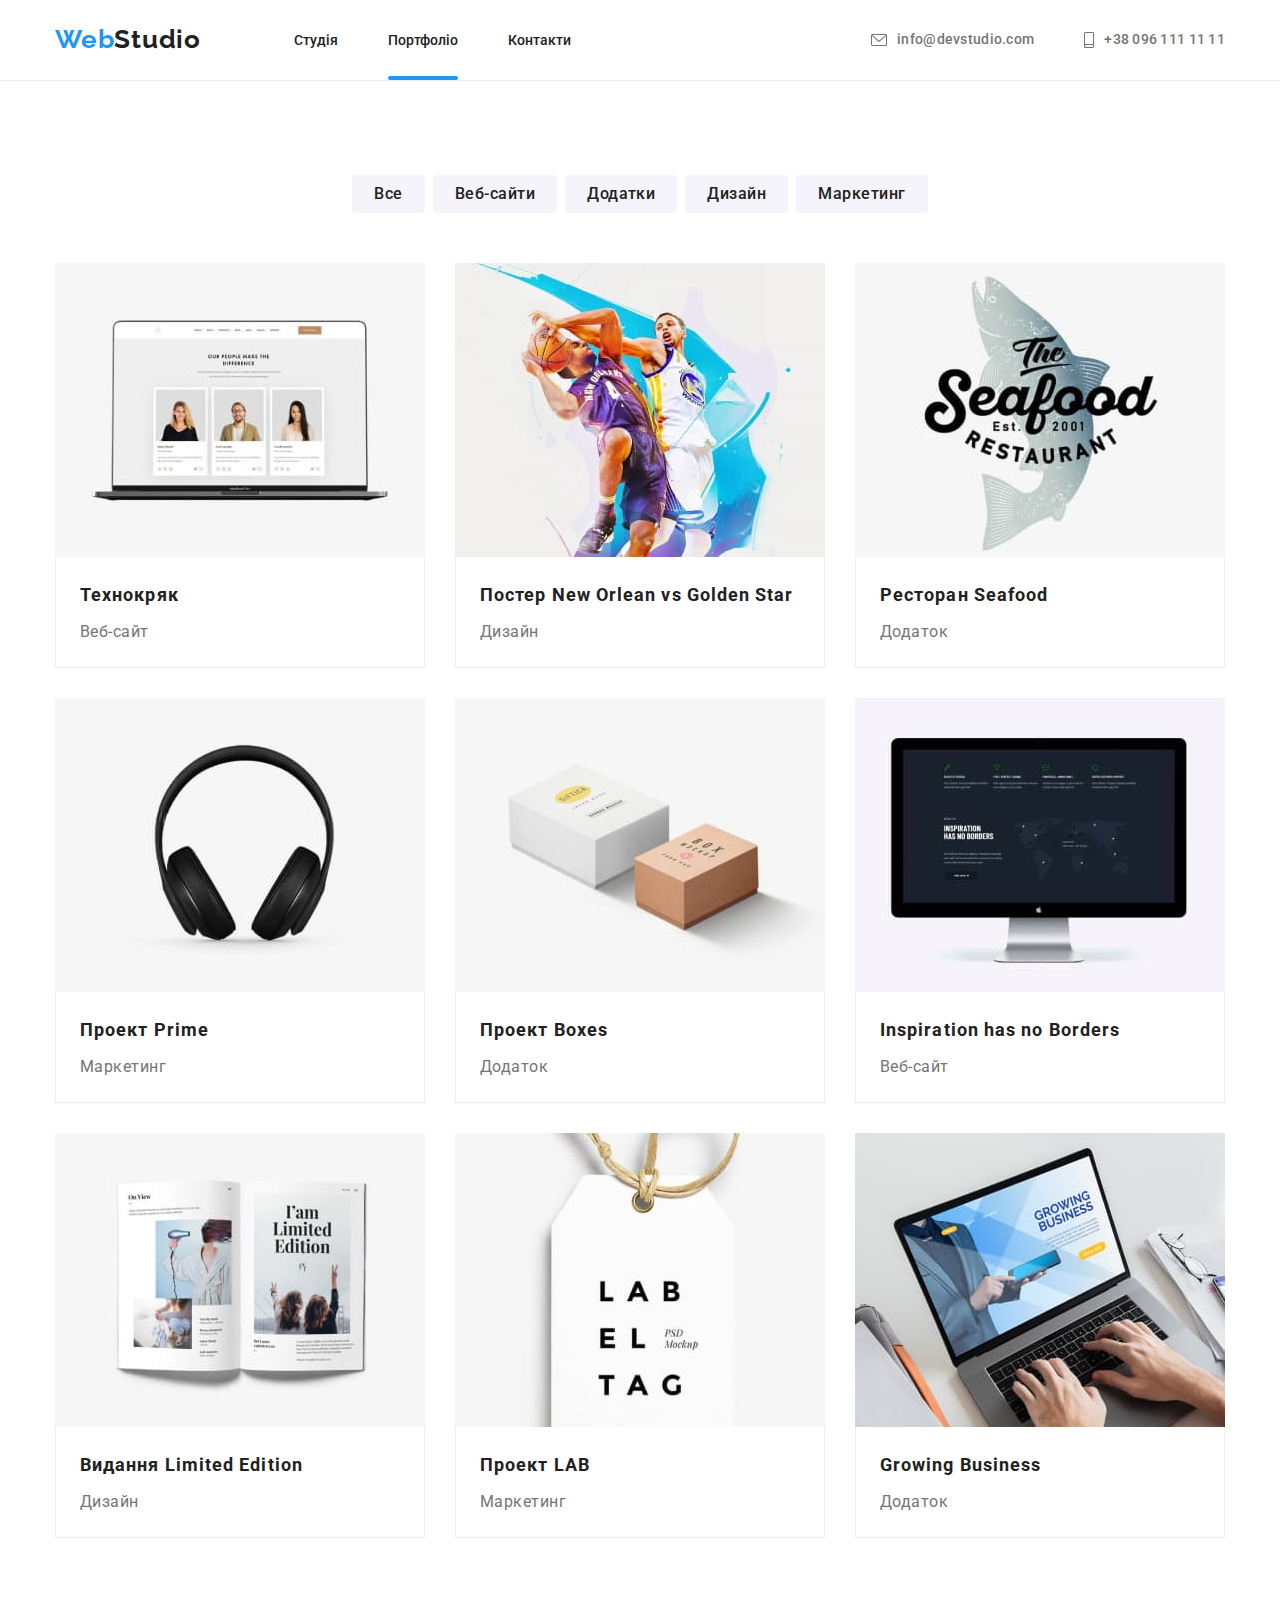
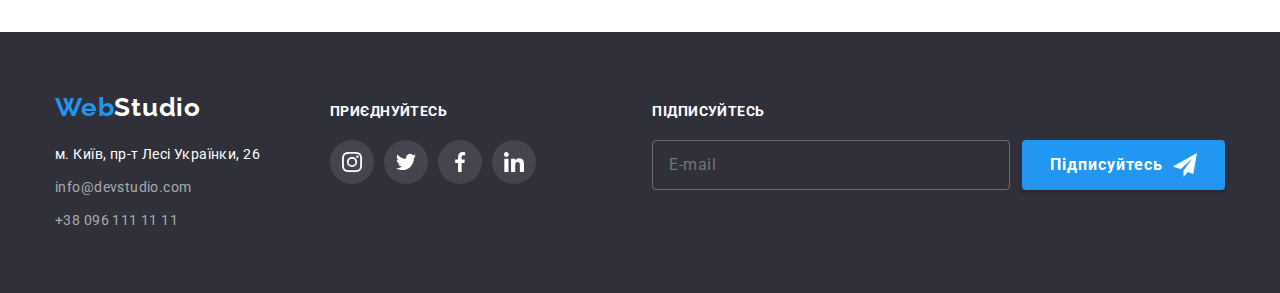
==== portfolio.html @ d577acf5 "start copy files" ====
<!DOCTYPE html>
<html lang="en">
<head>
    <meta charset="UTF-8">
    <meta http-equiv="X-UA-Compatible" content="IE=edge">
    <meta name="viewport" content="width=device-width, initial-scale=1.0">
    <title>WebStudio</title>
    <link rel="preconnect" href="https://fonts.googleapis.com">
    <link rel="preconnect" href="https://fonts.gstatic.com" crossorigin>
    <link href="https://fonts.googleapis.com/css2?family=Raleway:wght@700&family=Roboto:wght@400;500;700;900&display=swap"
        rel="stylesheet">
    <link rel="stylesheet" href="https://cdnjs.cloudflare.com/ajax/libs/modern-normalize/1.0.0/modern-normalize.min.css">
    <link rel="stylesheet" href="./css/styles.css">
</head>
<body>
    <!-- Шапка сторінки    -->
    <header class="header-section">
        <div class="container page-header">
            <a href="./index.html" class="main-title">Web<span class="title-textcolor">Studio</span></a>
            <nav class="navigation">
                <ul class="navigation-list">
                    <li class="nav-item"><a href="./index.html" class="navigation-link">Студія</a></li>
                    <li class="nav-item"><a href="./portfolio.html" class="navigation-link main-page-active">Портфоліо</a></li>
                    <li class="nav-item"><a href="#" class="navigation-link">Контакти</a></li>
                </ul>
            </nav>
            <ul class="contact-header">
                <li class="nav-item">
                    <a href="mailto:info@devstudio.com" class="navigation-contact">
                        <svg class="icon-contact-header" width="16" height="12">
                            <use href="./images/icons.svg#icon-envelope"></use>
                        </svg>
                        info@devstudio.com
                    </a>
                </li>
                <li class="nav-item">
                    <a href="tel:+380961111111" class="navigation-contact">
                        <svg class="icon-contact-header" width="10" height="16">
                            <use href="./images/icons.svg#icon-smartphone"></use>
                        </svg>
                        +38 096 111 11 11
                    </a>
                </li>
            </ul>
        </div>
    </header>
    <!-- Основна частина сторінки    -->
    <main>
        <section class="section">
            <div class="container">
                <h1 class="visually-hidden">Проекти</h1>
                <ul class="button-list">
                    <li class="button-item"><button type="button" class="filtr-button">Все</button></li>
                    <li class="button-item"><button type="button" class="filtr-button">Веб-сайти</button></li>
                    <li class="button-item"><button type="button" class="filtr-button">Додатки</button></li>
                    <li class="button-item"><button type="button" class="filtr-button">Дизайн</button></li>
                    <li class="button-item"><button type="button" class="filtr-button">Маркетинг</button></li>
                </ul>
                <ul class="project-list">
                    <li class="project-item">
                        <div class="project-image">
                            <img src="./images/img3.1opt.jpg" alt="Технокряк" width="370">
                            <div class="project-hover-thumb">
                                <p class="project-hover-text">Ресурс пропонує комплексні рішення з різним рівнем функціоналу і сервісів. Все це дозволить відвідувачу отримати вичерпні дані про компанію чи фізичну особу</p>
                            </div>
                        </div>
                        <div class="project-name-and-type">
                            <h2 class="project-name">Технокряк</h2>
                            <p class="project-type">Веб-сайт</p>
                        </div>
                    </li>
                    <li class="project-item">
                        <div class="project-image">
                            <img src="./images/img3.2opt.jpg" alt="Постер New Orlean vs Golden Star" width="370">
                            <div class="project-hover-thumb">
                                <p class="project-hover-text">Ресурс пропонує комплексні рішення з різним рівнем функціоналу і сервісів. Все це дозволить відвідувачу отримати вичерпні дані про компанію чи фізичну особу</p>
                            </div>
                        </div>
                        <div class="project-name-and-type">
                            <h2 class="project-name">Постер New Orlean vs Golden Star</h2>
                            <p class="project-type">Дизайн</p>
                        </div>
                    </li>
                    <li class="project-item">
                        <div class="project-image">
                            <img src="./images/img3.3opt.jpg" alt="Ресторан Seafood" width="370">
                            <div class="project-hover-thumb">
                                <p class="project-hover-text">Ресурс пропонує комплексні рішення з різним рівнем функціоналу і сервісів. Все це
                                    дозволить відвідувачу отримати вичерпні дані про компанію чи фізичну особу</p>
                            </div>
                        </div>
                        <div class="project-name-and-type">
                            <h2 class="project-name">Ресторан Seafood</h2>
                            <p class="project-type">Додаток</p>
                        </div>
                    </li>
                    <li class="project-item">
                        <div class="project-image">
                            <img src="./images/img3.4opt.jpg" alt="Проект Prime" width="370">
                            <div class="project-hover-thumb">
                                <p class="project-hover-text">Ресурс пропонує комплексні рішення з різним рівнем функціоналу і сервісів. Все це
                                    дозволить відвідувачу отримати вичерпні дані про компанію чи фізичну особу</p>
                            </div>
                        </div>
                        <div class="project-name-and-type">
                            <h2 class="project-name">Проект Prime</h2>
                            <p class="project-type">Маркетинг</p>
                        </div>
                    </li>
                    <li class="project-item">
                        <div class="project-image">
                            <img src="./images/img3.5opt.jpg" alt="Проект Boxes" width="370">
                            <div class="project-hover-thumb">
                                <p class="project-hover-text">Ресурс пропонує комплексні рішення з різним рівнем функціоналу і сервісів. Все це
                                    дозволить відвідувачу отримати вичерпні дані про компанію чи фізичну особу</p>
                            </div>
                        </div>
                        <div class="project-name-and-type">
                            <h2 class="project-name">Проект Boxes</h2>
                            <p class="project-type">Додаток</p>
                        </div>
                    </li>
                    <li class="project-item">
                        <div class="project-image">
                            <img src="./images/img3.6opt.jpg" alt="Inspiration has no Borders" width="370">
                            <div class="project-hover-thumb">
                                <p class="project-hover-text">Ресурс пропонує комплексні рішення з різним рівнем функціоналу і сервісів. Все це
                                    дозволить відвідувачу отримати вичерпні дані про компанію чи фізичну особу</p>
                            </div>
                        </div>
                        <div class="project-name-and-type">
                            <h2 class="project-name">Inspiration has no Borders</h2>
                            <p class="project-type">Веб-сайт</p>
                        </div>
                    </li>
                    <li class="project-item">
                        <div class="project-image">
                            <img src="./images/img3.7opt.jpg" alt="Видання Limited Edition" width="370">
                            <div class="project-hover-thumb">
                                <p class="project-hover-text">Ресурс пропонує комплексні рішення з різним рівнем функціоналу і сервісів. Все це
                                    дозволить відвідувачу отримати вичерпні дані про компанію чи фізичну особу</p>
                            </div>
                        </div>
                        <div class="project-name-and-type">
                            <h2 class="project-name">Видання Limited Edition</h2>
                            <p class="project-type">Дизайн</p>
                        </div>
                    </li>
                    <li class="project-item">
                        <div class="project-image">
                            <img src="./images/img3.8opt.jpg" alt="Проект LAB" width="370">
                            <div class="project-hover-thumb">
                                <p class="project-hover-text">Ресурс пропонує комплексні рішення з різним рівнем функціоналу і сервісів. Все це
                                    дозволить відвідувачу отримати вичерпні дані про компанію чи фізичну особу</p>
                            </div>
                        </div>
                        <div class="project-name-and-type">
                            <h2 class="project-name">Проект LAB</h2>
                            <p class="project-type">Маркетинг</p>
                        </div>
                    </li>
                    <li class="project-item">
                        <div class="project-image">
                            <img src="./images/img3.9opt.jpg" alt="Growing Business" width="370">
                            <div class="project-hover-thumb">
                                <p class="project-hover-text">Ресурс пропонує комплексні рішення з різним рівнем функціоналу і сервісів. Все це
                                    дозволить відвідувачу отримати вичерпні дані про компанію чи фізичну особу</p>
                            </div>
                        </div>
                        <div class="project-name-and-type">
                            <h2 class="project-name">Growing Business</h2>
                            <p class="project-type">Додаток</p>
                        </div>
                    </li>
                </ul>
            </div>
        </section>
    </main>
    <!-- Підвал сторінки    -->
    <footer class="footer-section">
        <div class="container footer-thumb">
            <div>
                <a href="./index.html" class="main-title">Web<span class="title-textfooter">Studio</span></a>
                <address class="footer-address">
                    <ul>
                        <li class="footer-item"><a href="https://goo.gl/maps/hZoYiyH5EYy9L1387" class="contact-address">м.
                                Київ, пр-т Лесі Українки, 26</a></li>
                        <li class="footer-item"><a href="mailto:info@devstudio.com"
                                class="contact-footer">info@devstudio.com</a></li>
                        <li class="footer-item"><a href="tel:+380961111111" class="contact-footer">+38 096 111 11 11</a>
                        </li>
                    </ul>
                </address>
            </div>
            <div class="join">
                <p class="join-title">Приєднуйтесь</p>
                <ul class="footer-social-link-list">
                    <li class="footer-social-link-item">
                        <a href="#" class="footer-social-link">
                            <svg class="icon-social-link" width="20" height="20">
                                <use href="./images/icons.svg#icon-instagram"></use>
                            </svg>
                        </a>
                    </li>
                    <li class="footer-social-link-item">
                        <a href="#" class="footer-social-link">
                            <svg class="icon-social-link" width="20" height="20">
                                <use href="./images/icons.svg#icon-twitter"></use>
                            </svg>
                        </a>
                    </li>
                    <li class="footer-social-link-item">
                        <a href="#" class="footer-social-link">
                            <svg class="icon-social-link" width="20" height="20">
                                <use href="./images/icons.svg#icon-facebook"></use>
                            </svg>
                        </a>
                    </li>
                    <li class="footer-social-link-item">
                        <a href="#" class="footer-social-link">
                            <svg class="icon-social-link" width="20" height="20">
                                <use href="./images/icons.svg#icon-linkedin"></use>
                            </svg>
                        </a>
                    </li>
                </ul>
            </div>
            <div class="subscription">
                <p class="join-title">Підписуйтесь</p>
                <form class="subscription-form">
                    <label class="subscription-label">
                        <input class="subcription-input" type="email" name="email" placeholder="E-mail">
                    </label>
                    <button class="subscription-button">
                        <span class="subscription-button-title">Підписуйтесь</span>
                        <svg class="icon-social-link" width="24" height="24">
                            <use href="./images/icons.svg#icon-send"></use>
                        </svg>
                    </button>
                </form>
            </div>
        </div>
    </footer>
</body>
</html>
---- css/styles.css ----
:root {
    --bluecolor: #2196f3;
    --whitecolor: #ffffff;
    --maincolor: #212121;
    --navcontactcolor: #757575;
    --backgroundcolordark: #2f303a;
    --backgroundcolorlight: #f5f4fa;
    --sociallink: #AFB1B8;
}
/* Селектори тегів */
body {
    font-family: 'Roboto', sans-serif;
    color: var(--maincolor);
}
h1, h2, h3, p {
    margin: 0;
}
ul {
    margin: 0;
    padding: 0;
    list-style: none;
}
img {
    display: block;
    max-width: 100%;
    height: auto;
}
/* Основні селектори для ширини контенту та відступів в секціях */
.container {
    width: 1200px;
    margin: 0 auto;
    padding: 0 15px;
}
.section {
    padding: 94px 0;
}
/*Класи для хедера*/
.header-section {
    border-bottom: 1px solid #EEEEEE;
}
.page-header {
    display: flex;
    align-items: center;
}
.page-header>a {
    padding: 24px 0 25px 0;
}
.main-title {
    font-family: 'Raleway', sans-serif;
    color: var(--bluecolor);
    text-decoration: none;
    font-weight: 700;
    font-size: 26px;
    line-height: 1.19;
    letter-spacing: 0.03em;
}
.title-textcolor {
    color: var(--maincolor);
}
.navigation {
    margin: 0 0 0 93px;
}
.navigation-list {
    display: flex;
    margin: 0;
    padding: 0;
}
.nav-item:not(:first-child) {
    margin-left: 50px;
}
.navigation-link {
    position: relative;
    color: var(--maincolor);
    text-decoration: none;
    font-weight: 500;
    font-size: 14px;
    line-height: 1.14;
    text-decoration: none;
    padding: 32px 0px;
    transition: color 250ms cubic-bezier(0.4, 0, 0.2, 1);
}
.main-page-active.navigation-link::after {
    position: absolute;
    bottom: 0;
    display: block;
    content: '';
    width: 100%;
    height: 4px;
    background-color: var(--bluecolor);
    border-radius: 2px;
}
.navigation-link:hover,
.navigation-link:focus,
.navigation-contact:hover,
.navigation-contact:focus {
    color: var(--bluecolor);
}
.navigation-contact {
    color: var(--navcontactcolor);
    text-decoration: none;
    font-weight: 500;
    font-size: 14px;
    line-height: 1.14;
    letter-spacing: 0.02em;
    display: flex;
    transition: color 250ms cubic-bezier(0.4, 0, 0.2, 1);
}
.contact-header {
    margin: 0 0 0 auto;
    display: flex;
    padding: 0;
}
.icon-contact-header{
    align-self: center;
    margin-right: 10px;
    fill: currentColor;
}
/*Класи для хіросекшн*/
.hero {
    /*background: var(--backgroundcolordark);*/
    
    padding: 200px 0;
}
.overlay {
    max-width: 1600px;
    max-height: 600px;
    margin: 0 auto;
    background-image: linear-gradient(to right, rgba(47, 48, 58, 0.4), rgba(47, 48, 58, 0.4)), url('../images/overlay.jpg');
    background-repeat: no-repeat;
    background-position: center;
    background-size: cover;
}
.hero-title {
    color: var(--whitecolor);
    text-align: center;
    font-weight: 900;
    font-size: 44px;
    line-height: 1.36;
    letter-spacing: 0.06em;
    margin:0;
}
.main-button {
    display: block;
    cursor: pointer;
    background: var(--bluecolor);
    color: var(--whitecolor);
    padding: 10px 32px;
    font-weight: 700;
    font-size: 16px;
    line-height: 1.875;
    letter-spacing: 0.06em;
    border: 0;
    border-radius: 4px;
    box-shadow: 0px 4px 4px rgba(0, 0, 0, 0.15);
    margin: 30px auto 0 auto;
}
/*Класи для секцій Особливості та Чим ми займаємося*/
.visually-hidden {
    position: absolute;
    width: 1px;
    height: 1px;
    margin: -1px;
    border: 0;
    padding: 0;
    white-space: nowrap;
    clip-path: inset(100%);
    clip: rect(0 0 0 0);
    overflow: hidden;
}
.second-title {
    color: var(--maincolor);
    font-weight: 700;
    font-size: 36px;
    line-height: 1.16;
    letter-spacing: 0.03em;
    text-align: center;
    margin: 0;
    padding: 0;
}
.features-list {
    display: flex;
    padding: 0;
    margin: 0;
}
.features-thumb{
    background-color: var(--backgroundcolorlight);
    padding: 25px auto;
    height: 120px;
    display: flex;
    align-items: center;
    justify-content: center;
    margin-bottom: 30px;
}
.icon-features {
    fill: var(--maincolor);
}
.features-title {
    color: var(--maincolor);
    font-weight: 700;
    font-size: 14px;
    line-height: 1.14;
    letter-spacing: 0.03em;
    text-transform: uppercase;
}
.features-text {
    color: var(--navcontactcolor);
    font-size: 14px;
    line-height: 1.71;
    letter-spacing: 0.03em;
    margin-top: 10px;
}
.process-section {
    padding: 0 0 94px 0;
}
.process-img-list {
    display: flex;
    margin: 50px 0 0 0;
}
.features-item:not(:first-child),
.process-item:not(:first-child),
.team-item:not(:first-child) {
    margin-left: 30px;
}
.process-item {
    position: relative;
}
.process-item-thumb {
    display: flex;
    justify-content: center;
    align-items: center;
    position: absolute;
    bottom: 0;
    left: 0;
    width: 100%;
    height: 70px;
    background: rgba(47, 48, 58, 0.8);
}
.process-item-text {
    text-transform: uppercase;
    font-family: 'Roboto';
    font-weight: 700;
    font-size: 14px;
    line-height: 1.14;
    text-align: center;
    letter-spacing: 0.03em;
    color: var(--whitecolor);
}
/*Класи для секції Команда*/
.team {
    background-color: var(--backgroundcolorlight);
}
.team-list {
    display: flex;
    margin: 50px 0 0 0;
}
.team-item {
    background-color: var(--whitecolor);
    border-radius: 0px 0px 4px 4px;
    box-shadow: 0px 1px 3px rgba(0, 0, 0, 0.12), 0px 1px 1px rgba(0, 0, 0, 0.14), 0px 2px 1px rgba(0, 0, 0, 0.2);
}
.worker-and-position {
    padding: 30px 0;
}
.workers {
    color: var(--maincolor);
    font-weight: 500;
    font-size: 16px;
    line-height: 1.1875;
    letter-spacing: 0.03em;
    text-align: center;
    margin-bottom: 10px;
}
.position {
    color: var(--navcontactcolor);
    font-size: 16px;
    line-height: 1.19;
    letter-spacing: 0.03em;
    text-align: center;
    margin-bottom: 16px;
}
.worker-social-link-list {
    display: flex;
    justify-content: center;
}
.worker-social-link-item {
    width: 44px;
    height: 44px;
    margin-right: 10px;
}
.worker-social-link-item:nth-child(4) {
    margin-right: 0px;
}
.worker-social-link {
    color: var(--sociallink);
    width: 100%;
    height: 100%;
    display: flex;
    align-items: center;
    justify-content: center;
    border-radius: 50%;
    transition: color 250ms cubic-bezier(0.4, 0, 0.2, 1), background-color 250ms cubic-bezier(0.4, 0, 0.2, 1);
}
.icon-social-link {
    fill: currentColor;
}
.worker-social-link:hover,
.worker-social-link:focus {
    background-color: var(--bluecolor);
    color: var(--whitecolor);
}
/*Класи для Постійні клієнти*/
.clients-list {
    margin-top: 50px;
    display: flex;
    justify-content: center;
}
.clients-item {
    width: 170px;
    height: 92px;
    margin-right: 30px;
}
.clients-item:nth-child(6) {
    margin-right: 0px;
}
.clients-link {
    color: var(--sociallink);
    width: 100%;
    height: 100%;
    display: flex;
    align-items: center;
    justify-content: center;
    border: 1px solid var(--sociallink);
    border-radius: 4px;
    transition: color 250ms cubic-bezier(0.4, 0, 0.2, 1), border-color 250ms cubic-bezier(0.4, 0, 0.2, 1);
}
.icon-client {
   fill: currentColor; 
}
.clients-link:hover,
.clients-link:focus {
    border-color: var(--bluecolor);
    color: var(--bluecolor);
}
/*Класи для футера*/
.footer-section {
    background-color: var(--backgroundcolordark);
    padding: 60px 0;
}
.footer-thumb {
    display: flex;
}
.footer-address {
    margin-top: 20px;    
}
.join {
    margin-left: 70px;
    margin-top: 12px;
}
.join-title {
    font-family: 'Roboto';
    font-style: normal;
    font-weight: 700;
    font-size: 14px;
    line-height: 1.14;
    letter-spacing: 0.03em;
    text-transform: uppercase;
    color: var(--whitecolor);
    margin-bottom: 20px;
}
.footer-social-link-list {
    display: flex;
}
.footer-social-link-item {
    width: 44px;
    height: 44px;
    margin-right: 10px;
}
.footer-social-link-item:nth-child(4) {
    margin-right: 0px;
}
.footer-social-link {
    color: var(--whitecolor);
    width: 100%;
    height: 100%;
    display: flex;
    align-items: center;
    justify-content: center;
    border-radius: 50%;
    background: rgba(255, 255, 255, 0.1);
    transition: background-color 250ms cubic-bezier(0.4, 0, 0.2, 1);
}
.footer-social-link:hover,
.footer-social-link:focus {
    background-color: var(--bluecolor);
}
/*Для всіх елементів починаючи з другого ставимо верхній маржин*/
.footer-item:nth-child(n+2) {
    margin-top: 9px;
}
.contact-address {
    color: var(--whitecolor);
    text-decoration: none;
    font-style: normal;
    font-size: 14px;
    line-height: 1.71;
    letter-spacing: 0.03em;
}
.contact-footer {
    color: rgba(255, 255, 255, 0.6);
    text-decoration: none;
    font-style: normal;
    font-size: 14px;
    line-height: 1.71;
    letter-spacing: 0.03em;
}
.title-textfooter {
    color: var(--whitecolor);
}
.subscription {
    margin-top: 12px;
    margin-left: auto;
}
.subscription-form {
    display: flex;
}
/* .subscription-label-field {
    display: inline-block;
    width: 358px;
    height: 50px;
} */
.subscription-label {
    display: flex;
    margin-right: 12px;
    width: 358px;
    height: 50px;
}
.subscription-label input {
    width: 358px;
    border: 1px solid rgba(255, 255, 255, 0.3);
    border-radius: 4px;
    outline: none; 
    background-color: rgba(0, 0, 0, 0);
    font-family: 'Roboto';
        font-weight: 400;
        font-size: 16px;
        line-height: 1.25;
        letter-spacing: 0.03em;
        color: rgba(255, 255, 255, 0.6);
    padding: 15px 16px;
}
.subscription-button {
    display: flex;
    align-items: center;
    height: 50px;
    background-color: var(--bluecolor);
    padding: 10px 28px;
    box-shadow: 0px 4px 4px rgba(0, 0, 0, 0.15);
    border-radius: 4px;
    border: none;
    cursor: pointer;
}
.subscription-button-title {
    font-family: 'Roboto';
        font-weight: 700;
        font-size: 16px;
        line-height: 1.88;
        letter-spacing: 0.06em;
        color: var(--whitecolor);
    margin-right: 10px;
}
/* Бекдроп */
.backdrop {
    position: fixed;
    top: 0;
    left: 0;
    width: 100%;
    height: 100%;
    background-color: rgba(0, 0, 0, 0.2);
    opacity: 1;
    transition: opacity 1000ms cubic-bezier(0.4, 0, 0.2, 1);
}
.backdrop.is-hidden {
    opacity: 0;
    pointer-events: none;
}
.backdrop.is-hidden .modal {
    transform: translate(-50%, -50%) scale(0.5);
}
.modal {
    min-height: 581px;
    min-width: 528px;
    background-color: var(--whitecolor);
    position: absolute;
    top: 50%;
    left: 50%;
    transform: translate(-50%, -50%) scale(1);
    transition: transform 1000ms cubic-bezier(0.4, 0, 0.2, 1);
    padding: 40px;
}
.button-modal-close {
    display: flex;
    justify-content: center;
    align-items: center;
    position: absolute;
    top: 8px;
    right: 8px;
    width: 30px;
    height: 30px;
    padding: 0px;
    margin: 0px;
    border: 1px solid rgba(0, 0, 0, 0.1);
    border-radius: 50%;
    background-color: var(--whitecolor);
    cursor: pointer;
    color: var(--maincolor);
    /* background-image: url('../images/modal-close.svg');
    background-repeat: no-repeat;
    background-size: cover;
    background-position: center; */
}
.icon-modal-close {
    fill: currentColor;
    transition: fill 250ms cubic-bezier(0.4, 0, 0.2, 1);
}
.icon-modal-close:hover, .icon-modal-close:focus {
    fill: var(--bluecolor)
}
.modal-title {
    font-family: 'Roboto';
    font-weight: 700;
    font-size: 20px;
    line-height: 1.15;
    text-align: center;
    letter-spacing: 0.03em;
    color: var(--maincolor);
    margin-bottom: 12px;
}
.modal-label {
    display: flex;
    flex-direction: column;
}
.modal-label-title {
    font-family: 'Roboto';
    font-weight: 400;
    font-size: 12px;
    line-height: 1.16;
    letter-spacing: 0.01em;
    margin-bottom: 4px;
    color: var(--navcontactcolor);
}
.modal-input {
    width: 100%;
    border: 1px solid rgba(33, 33, 33, 0.2);
    border-radius: 4px;
    height: 40px;
    padding: 12px 42px;
    outline: none;
    transition: border 250ms cubic-bezier(0.4, 0, 0.2, 1);
}
.modal-input.comment {
    height: 120px;
    padding: 12px 16px;
}
.modal-input-placeholder {
    display: block;
    position: absolute;
    top: 13px;
    left: 16px;
    font-family: 'Roboto';
        font-weight: 400;
        font-size: 12px;
        line-height: 1.16;
        letter-spacing: 0.01em;
        color: rgba(117, 117, 117, 0.5);
}
.comment:not(:placeholder-shown) ~ .modal-input-placeholder {
    display: none;
}
.label-field {
    position: relative;
    margin-bottom: 10px;
}
.modal-label-icon {
    position: absolute;
    left: 15px;
    top: 50%;
    transform: translateY(-50%);
    transition: fill 250ms cubic-bezier(0.4, 0, 0.2, 1);
}
.modal-label:hover .modal-label-icon {
    fill: var(--bluecolor);
    cursor: pointer;
}
textarea {
    resize: none;
    font-family: 'Roboto';
        font-weight: 400;
        font-size: 12px;
        line-height: 1.16;
        letter-spacing: 0.01em;
}
.textarea-field {
    position: relative;
}
.modal-label:hover .modal-input{
    border-color: var(--bluecolor);
    cursor: pointer;
}
.modal-label:focus .modal-input {
    border-color: var(--bluecolor);
    cursor: pointer;
}
.modal-input:focus-within {
    border-color: var(--bluecolor);
}
.modal-input:focus-within + .modal-label-icon {
    fill: var(--bluecolor);
}
.modal-rules-label {
    display: flex;
    align-items: center;
    justify-content: center;
    margin-top: 20px;
    margin-left: auto;
    margin-right: auto;
}
.modal-rules-checkbox {
    height: 15px;
    width: 16px;
}
.modal-rules-icon {
    margin-right: 7px;
    border-radius: 2px;
    border: 2px solid var(--maincolor);
}
.modal-rules-checkbox:checked + .modal-rules-icon {
    background-color: var(--bluecolor);
    border-color: var(--bluecolor);
}
.modal-rules-text {
    font-family: 'Roboto';
    font-weight: 400;
    font-size: 14px;
    line-height: 1.71;
    letter-spacing: 0.03em;
    color: var(--navcontactcolor);
    margin-right: 5px;
}
.modal-rules-link {
    font-family: 'Roboto';
    font-weight: 400;
    font-size: 14px;
    line-height: 1.71;
    letter-spacing: 0.03em;
    color: var(--bluecolor);
}
.modal-button {
    display: block;
    padding: 10px 56px;
    border: none;
    background: #188CE8;
    box-shadow: 0px 4px 4px rgba(0, 0, 0, 0.15);
    border-radius: 4px;
    margin-top: 30px;
    margin-left: auto;
    margin-right: auto;
    font-family: 'Roboto';
    font-weight: 700;
    font-size: 16px;
    line-height: 1.88;
    letter-spacing: 0.06em;
    color: var(--whitecolor);
    cursor: pointer;
}
/*Класи для Портфоліо*/
.button-list {
    display: flex;
    justify-content: center;
    padding: 0;
    margin: 0;
}
.button-item:not(:first-child) {
    margin-left: 8px;
}
.filtr-button {
    cursor: pointer;
    background-color: #f5f4fa;
    color: var(--maincolor);
    font-weight: 500;
    font-size: 16px;
    line-height: 1.61;
    letter-spacing: 0.03em;
    border-radius: 4px;
    border-color: #ffffff;
    border-style: hidden;
    padding: 6px 22px 6px 22px;
    transition: color 250ms cubic-bezier(0.4, 0, 0.2, 1), background-color 250ms cubic-bezier(0.4, 0, 0.2, 1), box-shadow 250ms cubic-bezier(0.4, 0, 0.2, 1);
}
.filtr-button:hover,
.filtr-button:focus {
    background-color: var(--bluecolor);
    color: var(--whitecolor);
    box-shadow: 0px 1px 1px rgba(0, 0, 0, 0.12), 0px 4px 4px rgba(0, 0, 0, 0.06), 1px 4px 6px rgba(0, 0, 0, 0.16);
}
.project-list {
    display: flex;
    flex-wrap: wrap;
    justify-content: center;
    padding: 0;
    margin-top: 50px;
}
/*Визначаємо лівий маржин по замовчуванню*/
.project-item {
    margin-left: 30px;
    max-width: 370px;
    transition: box-shadow 250ms cubic-bezier(0.4, 0, 0.2, 1);
}
.project-item:hover {
    box-shadow: 0px 1px 1px rgba(0, 0, 0, 0.12), 0px 4px 4px rgba(0, 0, 0, 0.06), 1px 4px 6px rgba(0, 0, 0, 0.16);
}
/*Кожен третій починаючи з першого обнуляємо лівий маржин визначений вище*/
.project-item:nth-child(3n+1) {
    margin: 0;
}
/*Для всіх проектів починаючи з четвертого ставимо верхній маржин*/
.project-item:nth-child(n+4) {
    margin-top: 30px;
}
.project-name-and-type {
    padding: 20px 24px;
    border-left: 1px solid #EEEEEE;
    border-bottom: 1px solid #EEEEEE;
    border-right: 1px solid #EEEEEE;
}
.project-name {
    color: var(--maincolor);
    font-weight: 700;
    font-size: 18px;
    line-height: 2.0;
    letter-spacing: 0.06em;
    margin-bottom: 4px;
}
.project-type {
    color: var(--navcontactcolor);
    font-size: 16px;
    line-height: 1.88;
    letter-spacing: 0.03em;
}
.project-image {
    position: relative;
    overflow: hidden;
}
.project-hover-thumb {
    position: absolute;
    width: 100%;
    height: 100%;
    padding: 63px 24px;
    top: 0;
    left: 0;
    opacity: 0;
}
.project-image::before {
    display: inline-block;
    content: "";
    position: absolute;
    width: 100%;
    height: 100%;
    top: 0;
    left: 0;
    background-color: rgba(33, 150, 243, 0.9);
    transform: translateY(100%);
    transition: transform 250ms cubic-bezier(0.4, 0, 0.2, 1);
}
.project-hover-text {
    font-family: 'Roboto';
    font-weight: 400;
    font-size: 18px;
    line-height: 1.56;
    letter-spacing: 0.03em;
    color: var(--whitecolor)
}
.project-item:hover .project-hover-thumb{
    opacity: 1;
}
.project-item:hover .project-image::before {
    transform: translateY(0);
}
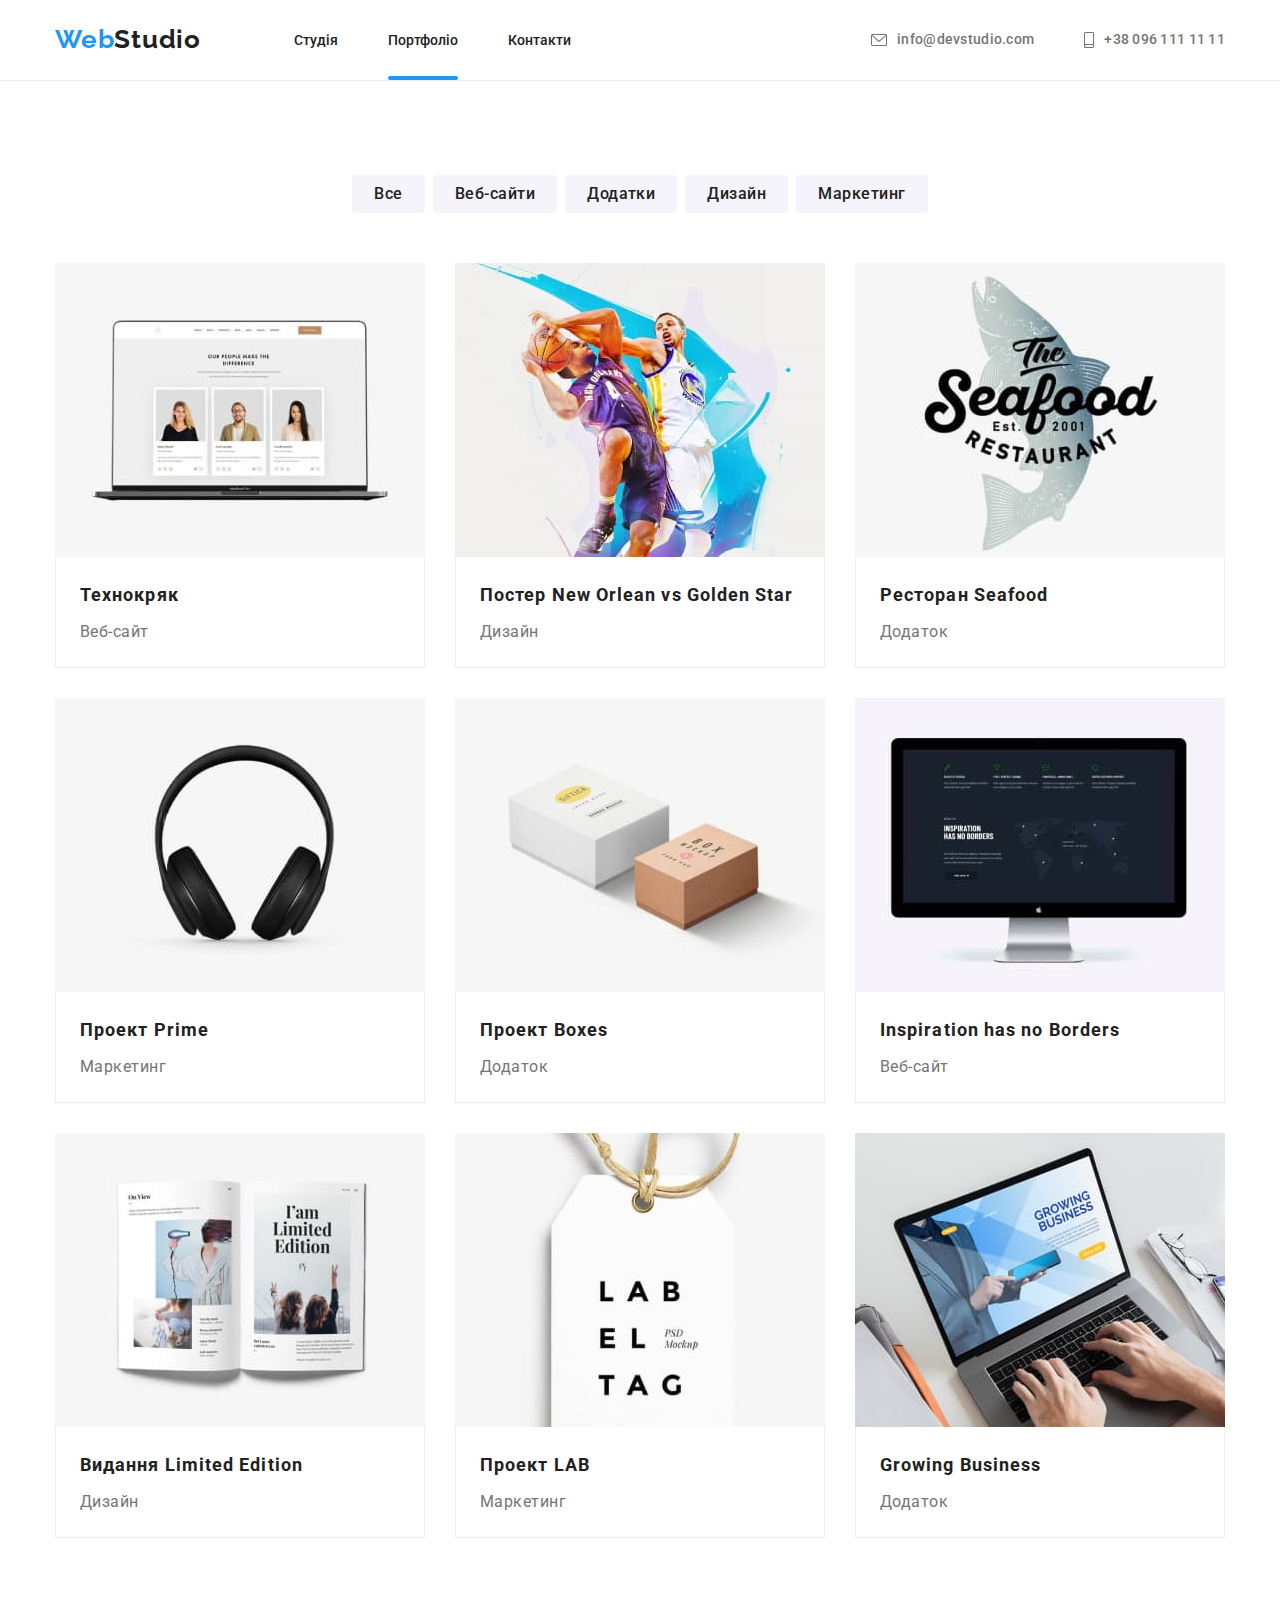
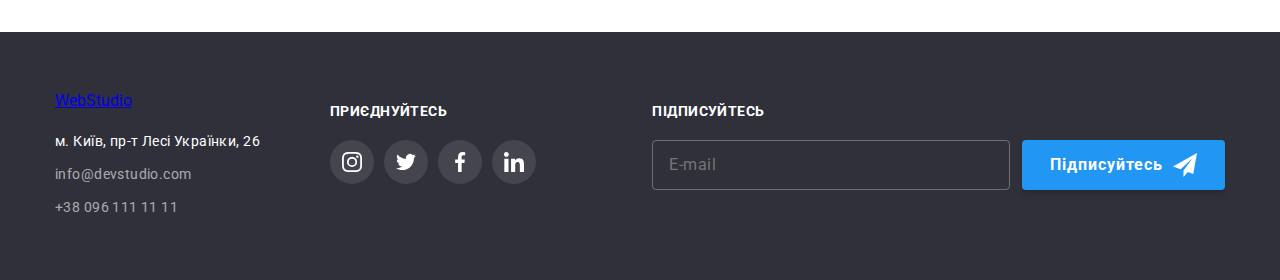
==== commit 767bc2f8: "bem header" ====
--- a/portfolio.html
+++ b/portfolio.html
@@ -14,28 +14,29 @@
 </head>
 <body>
     <!-- Шапка сторінки    -->
-    <header class="header-section">
-        <div class="container page-header">
-            <a href="./index.html" class="main-title">Web<span class="title-textcolor">Studio</span></a>
-            <nav class="navigation">
-                <ul class="navigation-list">
-                    <li class="nav-item"><a href="./index.html" class="navigation-link">Студія</a></li>
-                    <li class="nav-item"><a href="./portfolio.html" class="navigation-link main-page-active">Портфоліо</a></li>
-                    <li class="nav-item"><a href="#" class="navigation-link">Контакти</a></li>
+    <header class="page-header">
+        <div class="container page-header__container">
+            <a href="./index.html" class="logo">Web<span class="logo--header">Studio</span></a>
+            <nav>
+                <ul class="site-nav">
+                    <li class="site-nav__item"><a href="./index.html"
+                            class="site-nav__link">Студія</a></li>
+                    <li class="site-nav__item"><a href="./portfolio.html" class="site-nav__link site-nav__item--active">Портфоліо</a></li>
+                    <li class="site-nav__item"><a href="#" class="site-nav__link">Контакти</a></li>
                 </ul>
             </nav>
             <ul class="contact-header">
-                <li class="nav-item">
-                    <a href="mailto:info@devstudio.com" class="navigation-contact">
-                        <svg class="icon-contact-header" width="16" height="12">
+                <li class="contact-header__item">
+                    <a href="mailto:info@devstudio.com" class="contact-header__link">
+                        <svg class="contact-header__icon" width="16" height="12">
                             <use href="./images/icons.svg#icon-envelope"></use>
                         </svg>
                         info@devstudio.com
                     </a>
                 </li>
-                <li class="nav-item">
-                    <a href="tel:+380961111111" class="navigation-contact">
-                        <svg class="icon-contact-header" width="10" height="16">
+                <li class="contact-header__item">
+                    <a href="tel:+380961111111" class="contact-header__link">
+                        <svg class="contact-header__icon" width="10" height="16">
                             <use href="./images/icons.svg#icon-smartphone"></use>
                         </svg>
                         +38 096 111 11 11
--- a/css/styles.css
+++ b/css/styles.css
@@ -35,17 +35,14 @@
     padding: 94px 0;
 }
 /*Класи для хедера*/
-.header-section {
+.page-header {
     border-bottom: 1px solid #EEEEEE;
 }
-.page-header {
-    display: flex;
-    align-items: center;
-}
-.page-header>a {
-    padding: 24px 0 25px 0;
-}
-.main-title {
+.page-header__container {
+    display: flex;
+    align-items: center;
+}
+.logo {
     font-family: 'Raleway', sans-serif;
     color: var(--bluecolor);
     text-decoration: none;
@@ -53,22 +50,20 @@
     font-size: 26px;
     line-height: 1.19;
     letter-spacing: 0.03em;
-}
-.title-textcolor {
-    color: var(--maincolor);
-}
-.navigation {
+    padding: 24px 0 25px 0;
+}
+.logo--header {
+    color: var(--maincolor);
+}
+.site-nav {
+    display: flex;
     margin: 0 0 0 93px;
-}
-.navigation-list {
-    display: flex;
-    margin: 0;
     padding: 0;
 }
-.nav-item:not(:first-child) {
+.site-nav__item:not(:first-child), .contact-header__item:not(:first-child) {
     margin-left: 50px;
 }
-.navigation-link {
+.site-nav__link {
     position: relative;
     color: var(--maincolor);
     text-decoration: none;
@@ -79,7 +74,7 @@
     padding: 32px 0px;
     transition: color 250ms cubic-bezier(0.4, 0, 0.2, 1);
 }
-.main-page-active.navigation-link::after {
+.site-nav__item--active::after {
     position: absolute;
     bottom: 0;
     display: block;
@@ -89,13 +84,13 @@
     background-color: var(--bluecolor);
     border-radius: 2px;
 }
-.navigation-link:hover,
-.navigation-link:focus,
-.navigation-contact:hover,
-.navigation-contact:focus {
+.site-nav__link:hover,
+.site-nav__link:focus,
+.contact-header__link:hover,
+.contact-header__link:focus {
     color: var(--bluecolor);
 }
-.navigation-contact {
+.contact-header__link {
     color: var(--navcontactcolor);
     text-decoration: none;
     font-weight: 500;
@@ -110,15 +105,13 @@
     display: flex;
     padding: 0;
 }
-.icon-contact-header{
+.contact-header__icon {
     align-self: center;
     margin-right: 10px;
     fill: currentColor;
 }
 /*Класи для хіросекшн*/
 .hero {
-    /*background: var(--backgroundcolordark);*/
-    
     padding: 200px 0;
 }
 .overlay {
@@ -413,7 +406,7 @@
     line-height: 1.71;
     letter-spacing: 0.03em;
 }
-.title-textfooter {
+.logo--footer {
     color: var(--whitecolor);
 }
 .subscription {
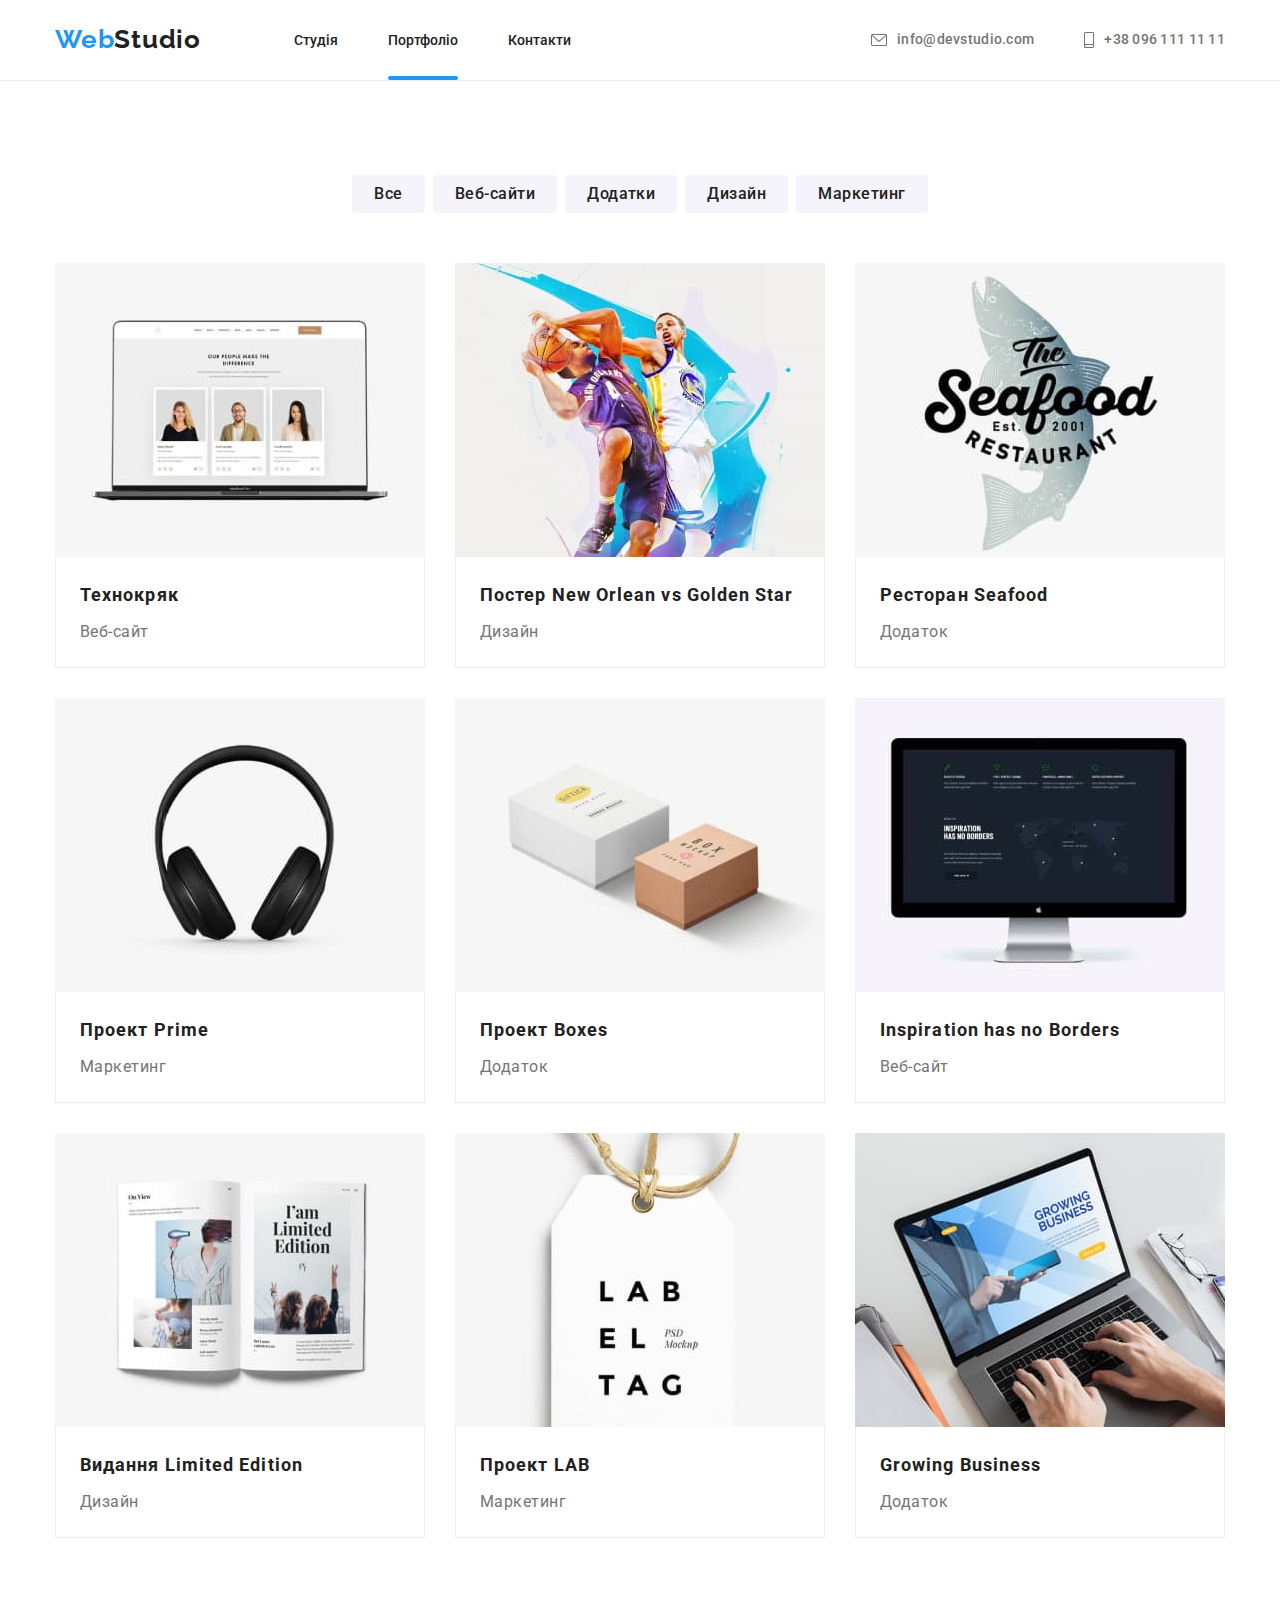
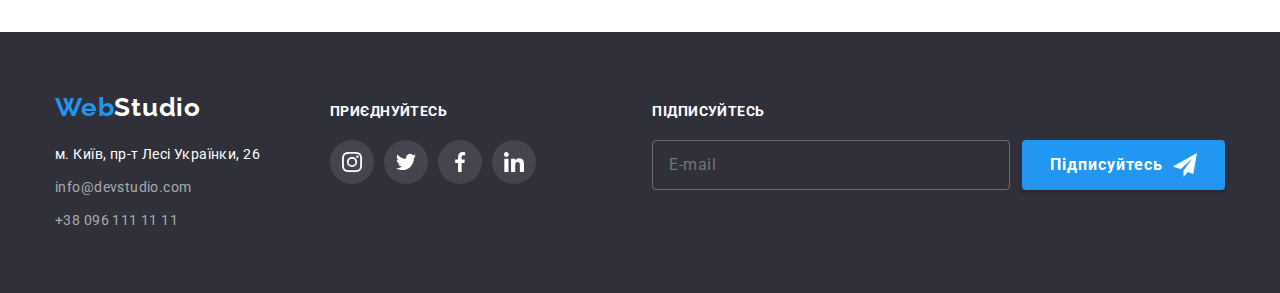
==== commit a122e11e: "bem finish" ====
--- a/portfolio.html
+++ b/portfolio.html
@@ -50,127 +50,129 @@
         <section class="section">
             <div class="container">
                 <h1 class="visually-hidden">Проекти</h1>
-                <ul class="button-list">
-                    <li class="button-item"><button type="button" class="filtr-button">Все</button></li>
-                    <li class="button-item"><button type="button" class="filtr-button">Веб-сайти</button></li>
-                    <li class="button-item"><button type="button" class="filtr-button">Додатки</button></li>
-                    <li class="button-item"><button type="button" class="filtr-button">Дизайн</button></li>
-                    <li class="button-item"><button type="button" class="filtr-button">Маркетинг</button></li>
+                <ul class="filtrs">
+                    <li class="filtrs__item"><button type="button" class="filtrs__button">Все</button></li>
+                    <li class="filtrs__item"><button type="button" class="filtrs__button">Веб-сайти</button></li>
+                    <li class="filtrs__item"><button type="button" class="filtrs__button">Додатки</button></li>
+                    <li class="filtrs__item"><button type="button" class="filtrs__button">Дизайн</button></li>
+                    <li class="filtrs__item"><button type="button" class="filtrs__button">Маркетинг</button></li>
                 </ul>
                 <ul class="project-list">
-                    <li class="project-item">
-                        <div class="project-image">
+                    <li class="project">
+                        <div class="project__image">
                             <img src="./images/img3.1opt.jpg" alt="Технокряк" width="370">
-                            <div class="project-hover-thumb">
-                                <p class="project-hover-text">Ресурс пропонує комплексні рішення з різним рівнем функціоналу і сервісів. Все це дозволить відвідувачу отримати вичерпні дані про компанію чи фізичну особу</p>
-                            </div>
-                        </div>
-                        <div class="project-name-and-type">
-                            <h2 class="project-name">Технокряк</h2>
-                            <p class="project-type">Веб-сайт</p>
-                        </div>
-                    </li>
-                    <li class="project-item">
-                        <div class="project-image">
+                            <div class="project__hover-thumb">
+                                <p class="project__hover-text">Ресурс пропонує комплексні рішення з різним рівнем функціоналу і сервісів. Все це
+                                    дозволить відвідувачу отримати вичерпні дані про компанію чи фізичну особу</p>
+                            </div>
+                        </div>
+                        <div class="project__thumb">
+                            <h2 class="project__name">Технокряк</h2>
+                            <p class="project__type">Веб-сайт</p>
+                        </div>
+                    </li>
+                    <li class="project">
+                        <div class="project__image">
                             <img src="./images/img3.2opt.jpg" alt="Постер New Orlean vs Golden Star" width="370">
-                            <div class="project-hover-thumb">
-                                <p class="project-hover-text">Ресурс пропонує комплексні рішення з різним рівнем функціоналу і сервісів. Все це дозволить відвідувачу отримати вичерпні дані про компанію чи фізичну особу</p>
-                            </div>
-                        </div>
-                        <div class="project-name-and-type">
-                            <h2 class="project-name">Постер New Orlean vs Golden Star</h2>
-                            <p class="project-type">Дизайн</p>
-                        </div>
-                    </li>
-                    <li class="project-item">
-                        <div class="project-image">
+                            <div class="project__hover-thumb">
+                                <p class="project__hover-text">Ресурс пропонує комплексні рішення з різним рівнем функціоналу і сервісів. Все це
+                                    дозволить відвідувачу отримати вичерпні дані про компанію чи фізичну особу</p>
+                            </div>
+                        </div>
+                        <div class="project__thumb">
+                            <h2 class="project__name">Постер New Orlean vs Golden Star</h2>
+                            <p class="project__type">Дизайн</p>
+                        </div>
+                    </li>
+                    <li class="project">
+                        <div class="project__image">
                             <img src="./images/img3.3opt.jpg" alt="Ресторан Seafood" width="370">
-                            <div class="project-hover-thumb">
-                                <p class="project-hover-text">Ресурс пропонує комплексні рішення з різним рівнем функціоналу і сервісів. Все це
-                                    дозволить відвідувачу отримати вичерпні дані про компанію чи фізичну особу</p>
-                            </div>
-                        </div>
-                        <div class="project-name-and-type">
-                            <h2 class="project-name">Ресторан Seafood</h2>
-                            <p class="project-type">Додаток</p>
-                        </div>
-                    </li>
-                    <li class="project-item">
-                        <div class="project-image">
+                            <div class="project__hover-thumb">
+                                <p class="project__hover-text">Ресурс пропонує комплексні рішення з різним рівнем функціоналу і сервісів. Все це
+                                    дозволить відвідувачу отримати вичерпні дані про компанію чи фізичну особу</p>
+                            </div>
+                        </div>
+                        <div class="project__thumb">
+                            <h2 class="project__name">Ресторан Seafood</h2>
+                            <p class="project__type">Додаток</p>
+                        </div>
+                    </li>
+                    <li class="project">
+                        <div class="project__image">
                             <img src="./images/img3.4opt.jpg" alt="Проект Prime" width="370">
-                            <div class="project-hover-thumb">
-                                <p class="project-hover-text">Ресурс пропонує комплексні рішення з різним рівнем функціоналу і сервісів. Все це
-                                    дозволить відвідувачу отримати вичерпні дані про компанію чи фізичну особу</p>
-                            </div>
-                        </div>
-                        <div class="project-name-and-type">
-                            <h2 class="project-name">Проект Prime</h2>
-                            <p class="project-type">Маркетинг</p>
-                        </div>
-                    </li>
-                    <li class="project-item">
-                        <div class="project-image">
+                            <div class="project__hover-thumb">
+                                <p class="project__hover-text">Ресурс пропонує комплексні рішення з різним рівнем функціоналу і сервісів. Все це
+                                    дозволить відвідувачу отримати вичерпні дані про компанію чи фізичну особу</p>
+                            </div>
+                        </div>
+                        <div class="project__thumb">
+                            <h2 class="project__name">Проект Prime</h2>
+                            <p class="project__type">Маркетинг</p>
+                        </div>
+                    </li>
+                    <li class="project">
+                        <div class="project__image">
                             <img src="./images/img3.5opt.jpg" alt="Проект Boxes" width="370">
-                            <div class="project-hover-thumb">
-                                <p class="project-hover-text">Ресурс пропонує комплексні рішення з різним рівнем функціоналу і сервісів. Все це
-                                    дозволить відвідувачу отримати вичерпні дані про компанію чи фізичну особу</p>
-                            </div>
-                        </div>
-                        <div class="project-name-and-type">
-                            <h2 class="project-name">Проект Boxes</h2>
-                            <p class="project-type">Додаток</p>
-                        </div>
-                    </li>
-                    <li class="project-item">
-                        <div class="project-image">
+                            <div class="project__hover-thumb">
+                                <p class="project__hover-text">Ресурс пропонує комплексні рішення з різним рівнем функціоналу і сервісів. Все це
+                                    дозволить відвідувачу отримати вичерпні дані про компанію чи фізичну особу</p>
+                            </div>
+                        </div>
+                        <div class="project__thumb">
+                            <h2 class="project__name">Проект Boxes</h2>
+                            <p class="project__type">Додаток</p>
+                        </div>
+                    </li>
+                    <li class="project">
+                        <div class="project__image">
                             <img src="./images/img3.6opt.jpg" alt="Inspiration has no Borders" width="370">
-                            <div class="project-hover-thumb">
-                                <p class="project-hover-text">Ресурс пропонує комплексні рішення з різним рівнем функціоналу і сервісів. Все це
-                                    дозволить відвідувачу отримати вичерпні дані про компанію чи фізичну особу</p>
-                            </div>
-                        </div>
-                        <div class="project-name-and-type">
-                            <h2 class="project-name">Inspiration has no Borders</h2>
-                            <p class="project-type">Веб-сайт</p>
-                        </div>
-                    </li>
-                    <li class="project-item">
-                        <div class="project-image">
+                            <div class="project__hover-thumb">
+                                <p class="project__hover-text">Ресурс пропонує комплексні рішення з різним рівнем функціоналу і сервісів. Все це
+                                    дозволить відвідувачу отримати вичерпні дані про компанію чи фізичну особу</p>
+                            </div>
+                        </div>
+                        <div class="project__thumb">
+                            <h2 class="project__name">Inspiration has no Borders</h2>
+                            <p class="project__type">Веб-сайт</p>
+                        </div>
+                    </li>
+                    <li class="project">
+                        <div class="project__image">
                             <img src="./images/img3.7opt.jpg" alt="Видання Limited Edition" width="370">
-                            <div class="project-hover-thumb">
-                                <p class="project-hover-text">Ресурс пропонує комплексні рішення з різним рівнем функціоналу і сервісів. Все це
-                                    дозволить відвідувачу отримати вичерпні дані про компанію чи фізичну особу</p>
-                            </div>
-                        </div>
-                        <div class="project-name-and-type">
-                            <h2 class="project-name">Видання Limited Edition</h2>
-                            <p class="project-type">Дизайн</p>
-                        </div>
-                    </li>
-                    <li class="project-item">
-                        <div class="project-image">
+                            <div class="project__hover-thumb">
+                                <p class="project__hover-text">Ресурс пропонує комплексні рішення з різним рівнем функціоналу і сервісів. Все це
+                                    дозволить відвідувачу отримати вичерпні дані про компанію чи фізичну особу</p>
+                            </div>
+                        </div>
+                        <div class="project__thumb">
+                            <h2 class="project__name">Видання Limited Edition</h2>
+                            <p class="project__type">Дизайн</p>
+                        </div>
+                    </li>
+                    <li class="project">
+                        <div class="project__image">
                             <img src="./images/img3.8opt.jpg" alt="Проект LAB" width="370">
-                            <div class="project-hover-thumb">
-                                <p class="project-hover-text">Ресурс пропонує комплексні рішення з різним рівнем функціоналу і сервісів. Все це
-                                    дозволить відвідувачу отримати вичерпні дані про компанію чи фізичну особу</p>
-                            </div>
-                        </div>
-                        <div class="project-name-and-type">
-                            <h2 class="project-name">Проект LAB</h2>
-                            <p class="project-type">Маркетинг</p>
-                        </div>
-                    </li>
-                    <li class="project-item">
-                        <div class="project-image">
+                            <div class="project__hover-thumb">
+                                <p class="project__hover-text">Ресурс пропонує комплексні рішення з різним рівнем функціоналу і сервісів. Все це
+                                    дозволить відвідувачу отримати вичерпні дані про компанію чи фізичну особу</p>
+                            </div>
+                        </div>
+                        <div class="project__thumb">
+                            <h2 class="project__name">Проект LAB</h2>
+                            <p class="project__type">Маркетинг</p>
+                        </div>
+                    </li>
+                    <li class="project">
+                        <div class="project__image">
                             <img src="./images/img3.9opt.jpg" alt="Growing Business" width="370">
-                            <div class="project-hover-thumb">
-                                <p class="project-hover-text">Ресурс пропонує комплексні рішення з різним рівнем функціоналу і сервісів. Все це
-                                    дозволить відвідувачу отримати вичерпні дані про компанію чи фізичну особу</p>
-                            </div>
-                        </div>
-                        <div class="project-name-and-type">
-                            <h2 class="project-name">Growing Business</h2>
-                            <p class="project-type">Додаток</p>
+                            <div class="project__hover-thumb">
+                                <p class="project__hover-text">Ресурс пропонує комплексні рішення з різним рівнем функціоналу і сервісів. Все це
+                                    дозволить відвідувачу отримати вичерпні дані про компанію чи фізичну особу</p>
+                            </div>
+                        </div>
+                        <div class="project__thumb">
+                            <h2 class="project__name">Growing Business</h2>
+                            <p class="project__type">Додаток</p>
                         </div>
                     </li>
                 </ul>
@@ -178,48 +180,48 @@
         </section>
     </main>
     <!-- Підвал сторінки    -->
-    <footer class="footer-section">
-        <div class="container footer-thumb">
+    <footer class="footer">
+        <div class="container footer__container">
             <div>
-                <a href="./index.html" class="main-title">Web<span class="title-textfooter">Studio</span></a>
-                <address class="footer-address">
+                <a href="./index.html" class="logo">Web<span class="logo--footer">Studio</span></a>
+                <address class="address">
                     <ul>
-                        <li class="footer-item"><a href="https://goo.gl/maps/hZoYiyH5EYy9L1387" class="contact-address">м.
+                        <li class="address__item"><a href="https://goo.gl/maps/hZoYiyH5EYy9L1387" class="address__place">м.
                                 Київ, пр-т Лесі Українки, 26</a></li>
-                        <li class="footer-item"><a href="mailto:info@devstudio.com"
-                                class="contact-footer">info@devstudio.com</a></li>
-                        <li class="footer-item"><a href="tel:+380961111111" class="contact-footer">+38 096 111 11 11</a>
+                        <li class="address__item"><a href="mailto:info@devstudio.com"
+                                class="address__contact">info@devstudio.com</a></li>
+                        <li class="address__item"><a href="tel:+380961111111" class="address__contact">+38 096 111 11 11</a>
                         </li>
                     </ul>
                 </address>
             </div>
             <div class="join">
-                <p class="join-title">Приєднуйтесь</p>
-                <ul class="footer-social-link-list">
-                    <li class="footer-social-link-item">
-                        <a href="#" class="footer-social-link">
-                            <svg class="icon-social-link" width="20" height="20">
+                <p class="join__title">Приєднуйтесь</p>
+                <ul class="join__list">
+                    <li class="join__item">
+                        <a href="#" class="join__social-link">
+                            <svg class="join__icon" width="20" height="20">
                                 <use href="./images/icons.svg#icon-instagram"></use>
                             </svg>
                         </a>
                     </li>
-                    <li class="footer-social-link-item">
-                        <a href="#" class="footer-social-link">
-                            <svg class="icon-social-link" width="20" height="20">
+                    <li class="join__item">
+                        <a href="#" class="join__social-link">
+                            <svg class="join__icon" width="20" height="20">
                                 <use href="./images/icons.svg#icon-twitter"></use>
                             </svg>
                         </a>
                     </li>
-                    <li class="footer-social-link-item">
-                        <a href="#" class="footer-social-link">
-                            <svg class="icon-social-link" width="20" height="20">
+                    <li class="join__item">
+                        <a href="#" class="join__social-link">
+                            <svg class="join__icon" width="20" height="20">
                                 <use href="./images/icons.svg#icon-facebook"></use>
                             </svg>
                         </a>
                     </li>
-                    <li class="footer-social-link-item">
-                        <a href="#" class="footer-social-link">
-                            <svg class="icon-social-link" width="20" height="20">
+                    <li class="join__item">
+                        <a href="#" class="join__social-link">
+                            <svg class="join__icon" width="20" height="20">
                                 <use href="./images/icons.svg#icon-linkedin"></use>
                             </svg>
                         </a>
@@ -227,14 +229,14 @@
                 </ul>
             </div>
             <div class="subscription">
-                <p class="join-title">Підписуйтесь</p>
-                <form class="subscription-form">
-                    <label class="subscription-label">
-                        <input class="subcription-input" type="email" name="email" placeholder="E-mail">
+                <p class="subscription__title">Підписуйтесь</p>
+                <form class="subscription__form">
+                    <label class="subscription__label">
+                        <input class="subcription__input" type="email" name="email" placeholder="E-mail">
                     </label>
-                    <button class="subscription-button">
-                        <span class="subscription-button-title">Підписуйтесь</span>
-                        <svg class="icon-social-link" width="24" height="24">
+                    <button class="subscription__button">
+                        <span class="subscription__button-title">Підписуйтесь</span>
+                        <svg width="24" height="24">
                             <use href="./images/icons.svg#icon-send"></use>
                         </svg>
                     </button>
--- a/css/styles.css
+++ b/css/styles.css
@@ -123,7 +123,7 @@
     background-position: center;
     background-size: cover;
 }
-.hero-title {
+.hero__title {
     color: var(--whitecolor);
     text-align: center;
     font-weight: 900;
@@ -132,7 +132,7 @@
     letter-spacing: 0.06em;
     margin:0;
 }
-.main-button {
+.hero__button {
     display: block;
     cursor: pointer;
     background: var(--bluecolor);
@@ -170,12 +170,12 @@
     margin: 0;
     padding: 0;
 }
-.features-list {
+.features {
     display: flex;
     padding: 0;
     margin: 0;
 }
-.features-thumb{
+.features__thumb{
     background-color: var(--backgroundcolorlight);
     padding: 25px auto;
     height: 120px;
@@ -184,10 +184,10 @@
     justify-content: center;
     margin-bottom: 30px;
 }
-.icon-features {
+.features__icon {
     fill: var(--maincolor);
 }
-.features-title {
+.features__title {
     color: var(--maincolor);
     font-weight: 700;
     font-size: 14px;
@@ -195,29 +195,29 @@
     letter-spacing: 0.03em;
     text-transform: uppercase;
 }
-.features-text {
+.features__text {
     color: var(--navcontactcolor);
     font-size: 14px;
     line-height: 1.71;
     letter-spacing: 0.03em;
     margin-top: 10px;
 }
-.process-section {
+.activities-section {
     padding: 0 0 94px 0;
 }
-.process-img-list {
+.activities {
     display: flex;
     margin: 50px 0 0 0;
 }
-.features-item:not(:first-child),
-.process-item:not(:first-child),
-.team-item:not(:first-child) {
+.features__item:not(:first-child),
+.activities__item:not(:first-child),
+.worker:not(:first-child) {
     margin-left: 30px;
 }
-.process-item {
+.activities__item {
     position: relative;
 }
-.process-item-thumb {
+.activities__thumb {
     display: flex;
     justify-content: center;
     align-items: center;
@@ -228,7 +228,7 @@
     height: 70px;
     background: rgba(47, 48, 58, 0.8);
 }
-.process-item-text {
+.activities__text {
     text-transform: uppercase;
     font-family: 'Roboto';
     font-weight: 700;
@@ -246,15 +246,15 @@
     display: flex;
     margin: 50px 0 0 0;
 }
-.team-item {
+.worker {
     background-color: var(--whitecolor);
     border-radius: 0px 0px 4px 4px;
     box-shadow: 0px 1px 3px rgba(0, 0, 0, 0.12), 0px 1px 1px rgba(0, 0, 0, 0.14), 0px 2px 1px rgba(0, 0, 0, 0.2);
 }
-.worker-and-position {
+.worker__thumb {
     padding: 30px 0;
 }
-.workers {
+.worker__name {
     color: var(--maincolor);
     font-weight: 500;
     font-size: 16px;
@@ -263,7 +263,7 @@
     text-align: center;
     margin-bottom: 10px;
 }
-.position {
+.worker__position {
     color: var(--navcontactcolor);
     font-size: 16px;
     line-height: 1.19;
@@ -271,19 +271,19 @@
     text-align: center;
     margin-bottom: 16px;
 }
-.worker-social-link-list {
-    display: flex;
-    justify-content: center;
-}
-.worker-social-link-item {
+.worker__social-link-list {
+    display: flex;
+    justify-content: center;
+}
+.worker__social-link-item {
     width: 44px;
     height: 44px;
     margin-right: 10px;
 }
-.worker-social-link-item:nth-child(4) {
+.worker__social-link-item:nth-child(4) {
     margin-right: 0px;
 }
-.worker-social-link {
+.worker__social-link {
     color: var(--sociallink);
     width: 100%;
     height: 100%;
@@ -293,29 +293,29 @@
     border-radius: 50%;
     transition: color 250ms cubic-bezier(0.4, 0, 0.2, 1), background-color 250ms cubic-bezier(0.4, 0, 0.2, 1);
 }
-.icon-social-link {
+.worker__social-link-icon {
     fill: currentColor;
 }
-.worker-social-link:hover,
-.worker-social-link:focus {
+.worker__social-link:hover,
+.worker__social-link:focus {
     background-color: var(--bluecolor);
     color: var(--whitecolor);
 }
 /*Класи для Постійні клієнти*/
-.clients-list {
+.clients {
     margin-top: 50px;
     display: flex;
     justify-content: center;
 }
-.clients-item {
+.clients__item {
     width: 170px;
     height: 92px;
     margin-right: 30px;
 }
-.clients-item:nth-child(6) {
+.clients__item:nth-child(6) {
     margin-right: 0px;
 }
-.clients-link {
+.clients__link {
     color: var(--sociallink);
     width: 100%;
     height: 100%;
@@ -326,30 +326,30 @@
     border-radius: 4px;
     transition: color 250ms cubic-bezier(0.4, 0, 0.2, 1), border-color 250ms cubic-bezier(0.4, 0, 0.2, 1);
 }
-.icon-client {
+.clients__icon {
    fill: currentColor; 
 }
-.clients-link:hover,
-.clients-link:focus {
+.clients__link:hover,
+.clients__link:focus {
     border-color: var(--bluecolor);
     color: var(--bluecolor);
 }
 /*Класи для футера*/
-.footer-section {
+.footer {
     background-color: var(--backgroundcolordark);
     padding: 60px 0;
 }
-.footer-thumb {
-    display: flex;
-}
-.footer-address {
+.footer__container {
+    display: flex;
+}
+.address {
     margin-top: 20px;    
 }
 .join {
     margin-left: 70px;
     margin-top: 12px;
 }
-.join-title {
+.join__title, .subscription__title {
     font-family: 'Roboto';
     font-style: normal;
     font-weight: 700;
@@ -360,18 +360,18 @@
     color: var(--whitecolor);
     margin-bottom: 20px;
 }
-.footer-social-link-list {
-    display: flex;
-}
-.footer-social-link-item {
+.join__list {
+    display: flex;
+}
+.join__item {
     width: 44px;
     height: 44px;
     margin-right: 10px;
 }
-.footer-social-link-item:nth-child(4) {
+.join__item:nth-child(4) {
     margin-right: 0px;
 }
-.footer-social-link {
+.join__social-link {
     color: var(--whitecolor);
     width: 100%;
     height: 100%;
@@ -382,15 +382,18 @@
     background: rgba(255, 255, 255, 0.1);
     transition: background-color 250ms cubic-bezier(0.4, 0, 0.2, 1);
 }
-.footer-social-link:hover,
-.footer-social-link:focus {
+.join__social-link:hover,
+.join__social-link:focus {
     background-color: var(--bluecolor);
 }
+.join__icon {
+    fill: var(--whitecolor);
+}
 /*Для всіх елементів починаючи з другого ставимо верхній маржин*/
-.footer-item:nth-child(n+2) {
+.address__item:nth-child(n+2) {
     margin-top: 9px;
 }
-.contact-address {
+.address__place {
     color: var(--whitecolor);
     text-decoration: none;
     font-style: normal;
@@ -398,7 +401,7 @@
     line-height: 1.71;
     letter-spacing: 0.03em;
 }
-.contact-footer {
+.address__contact {
     color: rgba(255, 255, 255, 0.6);
     text-decoration: none;
     font-style: normal;
@@ -413,21 +416,15 @@
     margin-top: 12px;
     margin-left: auto;
 }
-.subscription-form {
-    display: flex;
-}
-/* .subscription-label-field {
-    display: inline-block;
-    width: 358px;
+.subscription__form {
+    display: flex;
+}
+.subscription__label {
+    display: flex;
+    margin-right: 12px;
     height: 50px;
-} */
-.subscription-label {
-    display: flex;
-    margin-right: 12px;
-    width: 358px;
-    height: 50px;
-}
-.subscription-label input {
+}
+.subcription__input {
     width: 358px;
     border: 1px solid rgba(255, 255, 255, 0.3);
     border-radius: 4px;
@@ -441,7 +438,7 @@
         color: rgba(255, 255, 255, 0.6);
     padding: 15px 16px;
 }
-.subscription-button {
+.subscription__button {
     display: flex;
     align-items: center;
     height: 50px;
@@ -452,7 +449,7 @@
     border: none;
     cursor: pointer;
 }
-.subscription-button-title {
+.subscription__button-title {
     font-family: 'Roboto';
         font-weight: 700;
         font-size: 16px;
@@ -472,11 +469,11 @@
     opacity: 1;
     transition: opacity 1000ms cubic-bezier(0.4, 0, 0.2, 1);
 }
-.backdrop.is-hidden {
+.is-hidden {
     opacity: 0;
     pointer-events: none;
 }
-.backdrop.is-hidden .modal {
+.is-hidden .modal {
     transform: translate(-50%, -50%) scale(0.5);
 }
 .modal {
@@ -490,7 +487,7 @@
     transition: transform 1000ms cubic-bezier(0.4, 0, 0.2, 1);
     padding: 40px;
 }
-.button-modal-close {
+.modal__button-close {
     display: flex;
     justify-content: center;
     align-items: center;
@@ -506,19 +503,15 @@
     background-color: var(--whitecolor);
     cursor: pointer;
     color: var(--maincolor);
-    /* background-image: url('../images/modal-close.svg');
-    background-repeat: no-repeat;
-    background-size: cover;
-    background-position: center; */
-}
-.icon-modal-close {
+}
+.modal__icon-close {
     fill: currentColor;
     transition: fill 250ms cubic-bezier(0.4, 0, 0.2, 1);
 }
-.icon-modal-close:hover, .icon-modal-close:focus {
+.modal__icon-close:hover, .modal__icon-close:focus {
     fill: var(--bluecolor)
 }
-.modal-title {
+.modal__title {
     font-family: 'Roboto';
     font-weight: 700;
     font-size: 20px;
@@ -528,11 +521,11 @@
     color: var(--maincolor);
     margin-bottom: 12px;
 }
-.modal-label {
+.modal__label {
     display: flex;
     flex-direction: column;
 }
-.modal-label-title {
+.modal__label-title {
     font-family: 'Roboto';
     font-weight: 400;
     font-size: 12px;
@@ -541,7 +534,7 @@
     margin-bottom: 4px;
     color: var(--navcontactcolor);
 }
-.modal-input {
+.modal__input {
     width: 100%;
     border: 1px solid rgba(33, 33, 33, 0.2);
     border-radius: 4px;
@@ -550,11 +543,11 @@
     outline: none;
     transition: border 250ms cubic-bezier(0.4, 0, 0.2, 1);
 }
-.modal-input.comment {
+.modal__input.comment {
     height: 120px;
     padding: 12px 16px;
 }
-.modal-input-placeholder {
+.modal__input-placeholder {
     display: block;
     position: absolute;
     top: 13px;
@@ -566,21 +559,21 @@
         letter-spacing: 0.01em;
         color: rgba(117, 117, 117, 0.5);
 }
-.comment:not(:placeholder-shown) ~ .modal-input-placeholder {
+.comment:not(:placeholder-shown) ~ .modal__input-placeholder {
     display: none;
 }
-.label-field {
+.modal__label-field {
     position: relative;
     margin-bottom: 10px;
 }
-.modal-label-icon {
+.modal__label-icon {
     position: absolute;
     left: 15px;
     top: 50%;
     transform: translateY(-50%);
     transition: fill 250ms cubic-bezier(0.4, 0, 0.2, 1);
 }
-.modal-label:hover .modal-label-icon {
+.modal__label:hover .modal__label-icon {
     fill: var(--bluecolor);
     cursor: pointer;
 }
@@ -592,24 +585,24 @@
         line-height: 1.16;
         letter-spacing: 0.01em;
 }
-.textarea-field {
+.modal__textarea-field {
     position: relative;
 }
-.modal-label:hover .modal-input{
+.modal__label:hover .modal__input{
     border-color: var(--bluecolor);
     cursor: pointer;
 }
-.modal-label:focus .modal-input {
+.modal__label:focus .modal__input {
     border-color: var(--bluecolor);
     cursor: pointer;
 }
-.modal-input:focus-within {
+.modal__input:focus-within {
     border-color: var(--bluecolor);
 }
-.modal-input:focus-within + .modal-label-icon {
+.modal__input:focus-within + .modal__label-icon {
     fill: var(--bluecolor);
 }
-.modal-rules-label {
+.modal__rules-label {
     display: flex;
     align-items: center;
     justify-content: center;
@@ -617,20 +610,20 @@
     margin-left: auto;
     margin-right: auto;
 }
-.modal-rules-checkbox {
+.modal__rules-checkbox {
     height: 15px;
     width: 16px;
 }
-.modal-rules-icon {
+.modal__rules-icon {
     margin-right: 7px;
     border-radius: 2px;
     border: 2px solid var(--maincolor);
 }
-.modal-rules-checkbox:checked + .modal-rules-icon {
+.modal__rules-checkbox:checked + .modal__rules-icon {
     background-color: var(--bluecolor);
     border-color: var(--bluecolor);
 }
-.modal-rules-text {
+.modal__rules-text {
     font-family: 'Roboto';
     font-weight: 400;
     font-size: 14px;
@@ -639,7 +632,7 @@
     color: var(--navcontactcolor);
     margin-right: 5px;
 }
-.modal-rules-link {
+.modal__rules-link {
     font-family: 'Roboto';
     font-weight: 400;
     font-size: 14px;
@@ -647,7 +640,7 @@
     letter-spacing: 0.03em;
     color: var(--bluecolor);
 }
-.modal-button {
+.modal__button {
     display: block;
     padding: 10px 56px;
     border: none;
@@ -666,16 +659,16 @@
     cursor: pointer;
 }
 /*Класи для Портфоліо*/
-.button-list {
+.filtrs {
     display: flex;
     justify-content: center;
     padding: 0;
     margin: 0;
 }
-.button-item:not(:first-child) {
+.filtrs__item:not(:first-child) {
     margin-left: 8px;
 }
-.filtr-button {
+.filtrs__button {
     cursor: pointer;
     background-color: #f5f4fa;
     color: var(--maincolor);
@@ -689,8 +682,8 @@
     padding: 6px 22px 6px 22px;
     transition: color 250ms cubic-bezier(0.4, 0, 0.2, 1), background-color 250ms cubic-bezier(0.4, 0, 0.2, 1), box-shadow 250ms cubic-bezier(0.4, 0, 0.2, 1);
 }
-.filtr-button:hover,
-.filtr-button:focus {
+.filtrs__button:hover,
+.filtrs__button:focus {
     background-color: var(--bluecolor);
     color: var(--whitecolor);
     box-shadow: 0px 1px 1px rgba(0, 0, 0, 0.12), 0px 4px 4px rgba(0, 0, 0, 0.06), 1px 4px 6px rgba(0, 0, 0, 0.16);
@@ -703,29 +696,29 @@
     margin-top: 50px;
 }
 /*Визначаємо лівий маржин по замовчуванню*/
-.project-item {
+.project {
     margin-left: 30px;
     max-width: 370px;
     transition: box-shadow 250ms cubic-bezier(0.4, 0, 0.2, 1);
 }
-.project-item:hover {
+.project:hover {
     box-shadow: 0px 1px 1px rgba(0, 0, 0, 0.12), 0px 4px 4px rgba(0, 0, 0, 0.06), 1px 4px 6px rgba(0, 0, 0, 0.16);
 }
 /*Кожен третій починаючи з першого обнуляємо лівий маржин визначений вище*/
-.project-item:nth-child(3n+1) {
+.project:nth-child(3n+1) {
     margin: 0;
 }
 /*Для всіх проектів починаючи з четвертого ставимо верхній маржин*/
-.project-item:nth-child(n+4) {
+.project:nth-child(n+4) {
     margin-top: 30px;
 }
-.project-name-and-type {
+.project__thumb {
     padding: 20px 24px;
     border-left: 1px solid #EEEEEE;
     border-bottom: 1px solid #EEEEEE;
     border-right: 1px solid #EEEEEE;
 }
-.project-name {
+.project__name {
     color: var(--maincolor);
     font-weight: 700;
     font-size: 18px;
@@ -733,17 +726,17 @@
     letter-spacing: 0.06em;
     margin-bottom: 4px;
 }
-.project-type {
+.project__type {
     color: var(--navcontactcolor);
     font-size: 16px;
     line-height: 1.88;
     letter-spacing: 0.03em;
 }
-.project-image {
+.project__image {
     position: relative;
     overflow: hidden;
 }
-.project-hover-thumb {
+.project__hover-thumb {
     position: absolute;
     width: 100%;
     height: 100%;
@@ -752,7 +745,7 @@
     left: 0;
     opacity: 0;
 }
-.project-image::before {
+.project__image::before {
     display: inline-block;
     content: "";
     position: absolute;
@@ -764,7 +757,7 @@
     transform: translateY(100%);
     transition: transform 250ms cubic-bezier(0.4, 0, 0.2, 1);
 }
-.project-hover-text {
+.project__hover-text {
     font-family: 'Roboto';
     font-weight: 400;
     font-size: 18px;
@@ -772,9 +765,9 @@
     letter-spacing: 0.03em;
     color: var(--whitecolor)
 }
-.project-item:hover .project-hover-thumb{
+.project:hover .project__hover-thumb {
     opacity: 1;
 }
-.project-item:hover .project-image::before {
+.project:hover .project__image::before {
     transform: translateY(0);
 }